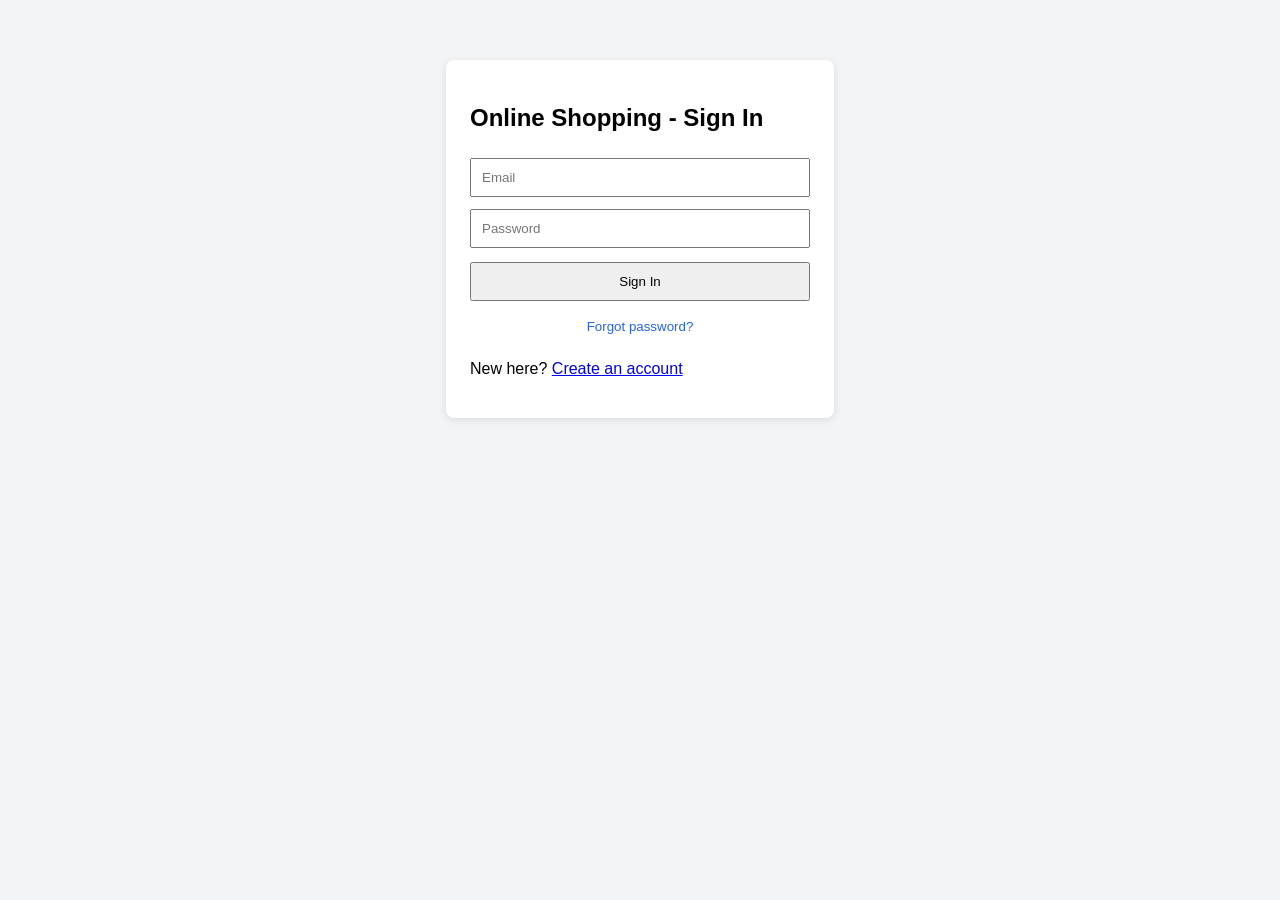
==== index.html @ d75c373d "Add sign up, sign in, reset password" ====
<!DOCTYPE html>
<html>
<head>
  <meta charset="utf-8">
  <title>Sign In</title>
  <link rel="stylesheet" href="css/style.css">
</head>
<body>
  <div class="box">
    <h2>Online Shopping - Sign In</h2>
    <input type="email" id="email" placeholder="Email">
    <input type="password" id="password" placeholder="Password">
    <button id="btnSignIn">Sign In</button>
    <button id="btnReset" class="link">Forgot password?</button>
    <p>New here? <a href="signup.html">Create an account</a></p>
    <p id="msg"></p>
  </div>

  <script src="https://code.jquery.com/jquery-3.7.1.min.js"></script>
  <script src="js/config.js"></script>
  <script src="js/api.js"></script>
  <script src="js/auth.js"></script>
  <script>
    function validEmail(e) { return /^[^\s@]+@[^\s@]+\.[^\s@]+$/.test(e); }

    $("#btnSignIn").click(function () {
      const email = $("#email").val().trim(), pw = $("#password").val();
      if (!validEmail(email)) return $("#msg").text("Enter a valid email.");
      if (!pw) return $("#msg").text("Enter your password.");
      $("#msg").text("Signing in...");
      signIn(email, pw).done(redirectByRole)
        .fail(e => $("#msg").text(authError(e)));
    });

    $("#btnReset").click(function () {
      const email = $("#email").val().trim();
      if (!validEmail(email)) return $("#msg").text("Type your email above first.");
      resetPassword(email)
        .done(() => $("#msg").text("Reset link sent. Check your email."))
        .fail(e => $("#msg").text(authError(e)));
    });
  </script>
</body>
</html>
---- css/style.css ----
body { font-family: Arial, sans-serif; background: #f3f4f6; }
.box { max-width: 340px; margin: 60px auto; background: #fff; padding: 24px;
       border-radius: 8px; box-shadow: 0 2px 8px rgba(0,0,0,.1); }
.box input { width: 100%; padding: 10px; margin: 6px 0; box-sizing: border-box; }
.box button { width: 100%; padding: 10px; margin-top: 8px; cursor: pointer; }
.box button.link { background: none; border: none; color: #2563eb; }
#msg { color: #b91c1c; }
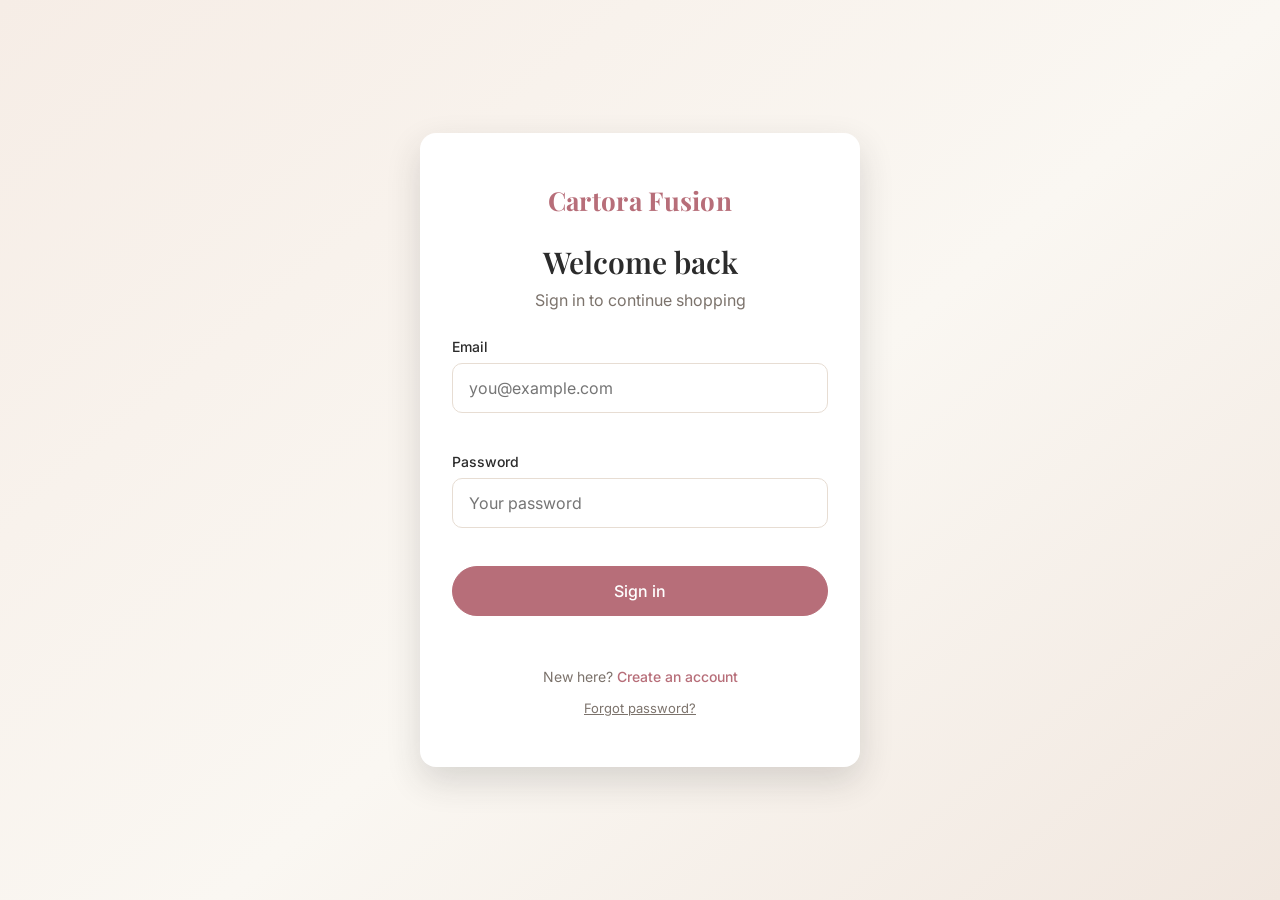
==== commit c116abc9: "Restyle sign in and sign up pages with inline validation" ====
--- a/index.html
+++ b/index.html
@@ -1,44 +1,47 @@
 <!DOCTYPE html>
-<html>
+<html lang="en">
 <head>
   <meta charset="utf-8">
-  <title>Sign In</title>
+  <meta name="viewport" content="width=device-width, initial-scale=1">
+  <title>Sign in</title>
   <link rel="stylesheet" href="css/style.css">
+  <link rel="stylesheet" href="css/customer.css">
 </head>
-<body>
-  <div class="box">
-    <h2>Online Shopping - Sign In</h2>
-    <input type="email" id="email" placeholder="Email">
-    <input type="password" id="password" placeholder="Password">
-    <button id="btnSignIn">Sign In</button>
-    <button id="btnReset" class="link">Forgot password?</button>
-    <p>New here? <a href="signup.html">Create an account</a></p>
-    <p id="msg"></p>
-  </div>
+<body class="shop-body auth-body">
+  <main class="auth-wrap">
+    <form class="auth-card" id="loginForm" novalidate>
+      <a class="logo" href="index.html">Rosé Atelier</a>
+      <h1>Welcome back</h1>
+      <p class="sub">Sign in to continue shopping</p>
+
+      <div class="field">
+        <label for="email">Email</label>
+        <input type="email" id="email" autocomplete="email" placeholder="you@example.com">
+        <small class="field-error"></small>
+      </div>
+
+      <div class="field">
+        <label for="password">Password</label>
+        <input type="password" id="password" autocomplete="current-password" placeholder="Your password">
+        <small class="field-error"></small>
+      </div>
+
+      <button class="btn btn-block" id="btnSignIn" type="submit">Sign in</button>
+      <p class="form-msg" id="msg" role="status" aria-live="polite"></p>
+
+      <div class="auth-links">
+        New here? <a href="signup.html">Create an account</a>
+        <button class="link-btn" id="btnReset" type="button">Forgot password?</button>
+      </div>
+    </form>
+  </main>
 
   <script src="https://code.jquery.com/jquery-3.7.1.min.js"></script>
   <script src="js/config.js"></script>
   <script src="js/api.js"></script>
   <script src="js/auth.js"></script>
-  <script>
-    function validEmail(e) { return /^[^\s@]+@[^\s@]+\.[^\s@]+$/.test(e); }
-
-    $("#btnSignIn").click(function () {
-      const email = $("#email").val().trim(), pw = $("#password").val();
-      if (!validEmail(email)) return $("#msg").text("Enter a valid email.");
-      if (!pw) return $("#msg").text("Enter your password.");
-      $("#msg").text("Signing in...");
-      signIn(email, pw).done(redirectByRole)
-        .fail(e => $("#msg").text(authError(e)));
-    });
-
-    $("#btnReset").click(function () {
-      const email = $("#email").val().trim();
-      if (!validEmail(email)) return $("#msg").text("Type your email above first.");
-      resetPassword(email)
-        .done(() => $("#msg").text("Reset link sent. Check your email."))
-        .fail(e => $("#msg").text(authError(e)));
-    });
-  </script>
+  <script src="js/layout.js"></script>
+  <script src="js/form-utils.js"></script>
+  <script src="js/login-page.js"></script>
 </body>
-</html>+</html>
--- a/css/style.css
+++ b/css/style.css
@@ -4,4 +4,42 @@
 .box input { width: 100%; padding: 10px; margin: 6px 0; box-sizing: border-box; }
 .box button { width: 100%; padding: 10px; margin-top: 8px; cursor: pointer; }
 .box button.link { background: none; border: none; color: #2563eb; }
-#msg { color: #b91c1c; }+#msg { color: #b91c1c; }
+
+.nav { background: #1f2937; padding: 10px 20px; display: flex; gap: 16px; align-items: center; }
+.nav a { color: #fff; text-decoration: none; }
+.nav button { margin-left: auto; cursor: pointer; }
+.page { max-width: 800px; margin: 24px auto; padding: 0 16px; }
+.row { display: flex; gap: 8px; margin-bottom: 12px; }
+.row input { flex: 1; padding: 8px; }
+table { width: 100%; border-collapse: collapse; background: #fff; }
+th, td { border: 1px solid #d1d5db; padding: 8px; text-align: left; }
+th { background: #e5e7eb; }
+td button { cursor: pointer; margin-right: 4px; }
+
+.row select { padding: 8px; }
+.pager { margin-top: 12px; display: flex; gap: 12px; align-items: center; }
+.inactive { color: #9ca3af; }
+
+.form-box { display: none; background: #fff; border: 1px solid #d1d5db; padding: 16px; margin-bottom: 16px; }
+.form-box input, .form-box select, .form-box textarea { width: 100%; padding: 8px; margin: 4px 0 10px; box-sizing: border-box; }
+.form-box label { font-weight: bold; font-size: 14px; }
+.form-actions { display: flex; gap: 8px; }
+
+.thumb { width: 48px; height: 48px; object-fit: cover; }
+.preview { max-width: 160px; max-height: 160px; margin-bottom: 10px; }
+
+/*Design tokens (customer pages)*/
+:root {
+  --bg: #FAF7F2;  --text: #2B2B2B;  --accent: #B76E79;  --accent-dark: #9C5762;
+  --card: #F1E7DF;  --success: #3A8F5C;  --danger: #B04A3F;  --muted: #7C736C;
+  --line: #E7DDD3;  --white: #FFFFFF;
+  --font-head: "Playfair Display", Georgia, serif;
+  --font-body: "Inter", system-ui, sans-serif;
+  --radius: 16px;  --radius-sm: 10px;
+  --shadow: 0 6px 20px rgba(43, 43, 43, 0.08);
+  --shadow-hover: 0 14px 34px rgba(43, 43, 43, 0.16);
+  --ease: 0.3s ease;
+  --space-1: 4px;  --space-2: 8px;  --space-3: 12px;  --space-4: 16px;
+  --space-5: 24px;  --space-6: 32px;  --space-7: 48px;  --space-8: 72px;
+}
--- a/css/customer.css
+++ b/css/customer.css
@@ -0,0 +1,397 @@
+/* 
+   Customer pages. Design tokens (colours, fonts, spacing)
+   live in :root inside css/style.css.
+ */
+@import url("https://fonts.googleapis.com/css2?family=Inter:wght@400;500;600&family=Playfair+Display:wght@500;600;700&display=swap");
+
+/*Base*/
+.shop-body {
+  margin: 0;
+  background: var(--bg);
+  color: var(--text);
+  font-family: var(--font-body);
+  line-height: 1.5;
+  -webkit-font-smoothing: antialiased;
+}
+.shop-body *, .shop-body *::before, .shop-body *::after { box-sizing: border-box; }
+.shop-body h1, .shop-body h2, .shop-body h3, .shop-body h4 {
+  font-family: var(--font-head); font-weight: 600; line-height: 1.2; margin: 0;
+}
+:where(.shop-body) a { color: inherit; text-decoration: none; }
+:where(.shop-body) img { display: block; max-width: 100%; }
+:where(.shop-body) button, :where(.shop-body) input, :where(.shop-body) select { font: inherit; color: inherit; }
+.container { width: min(1200px, 100% - 2 * var(--space-4)); margin-inline: auto; }
+.muted { color: var(--muted); }
+
+/*Scroll reveal*/
+.reveal { opacity: 0; transform: translateY(16px); transition: opacity .6s ease, transform .6s ease; }
+.reveal.in { opacity: 1; transform: none; }
+
+/*Buttons*/
+.btn {
+  display: inline-flex; align-items: center; justify-content: center; gap: var(--space-2);
+  padding: 12px 26px; border: 1px solid var(--accent); border-radius: 999px;
+  background: var(--accent); color: var(--white); font-weight: 500; cursor: pointer;
+  transition: background var(--ease), color var(--ease), transform var(--ease), box-shadow var(--ease);
+}
+.btn:hover:not(:disabled) { background: var(--accent-dark); border-color: var(--accent-dark); box-shadow: var(--shadow); transform: translateY(-1px); }
+.btn:disabled { opacity: .45; cursor: not-allowed; }
+.btn-outline { background: transparent; color: var(--accent); }
+.btn-outline:hover:not(:disabled) { background: var(--accent); color: var(--white); }
+.btn-block { width: 100%; }
+.btn-sm { padding: 9px 16px; font-size: 14px; }
+.link-btn { border: 0; background: none; padding: 0; color: var(--muted); font-size: 13px; text-decoration: underline; cursor: pointer; }
+.link-btn:hover { color: var(--accent); }
+.link-more { color: var(--accent); font-weight: 500; }
+.icon-btn {
+  position: relative; display: inline-flex; align-items: center; justify-content: center;
+  width: 42px; height: 42px; border: 0; border-radius: 50%; background: transparent; cursor: pointer;
+  transition: background var(--ease);
+}
+.icon-btn:hover { background: var(--card); }
+.icon { width: 22px; height: 22px; flex: none; }
+
+/*Header*/
+.site-header {
+  position: sticky; top: 0; z-index: 50;
+  background: rgba(250, 247, 242, .93); backdrop-filter: blur(10px);
+  border-bottom: 1px solid var(--line);
+}
+.header-row { display: flex; align-items: center; gap: var(--space-4); padding: var(--space-3) 0; }
+.logo { font-family: var(--font-head); font-size: 26px; font-weight: 700; color: var(--accent); letter-spacing: .3px; white-space: nowrap; }
+.search { position: relative; flex: 1; max-width: 480px; margin-inline: auto; }
+.search input {
+  width: 100%; padding: 11px 52px 11px 20px; border: 1px solid var(--line); border-radius: 999px;
+  background: var(--white); outline: none; transition: border-color var(--ease), box-shadow var(--ease);
+}
+.search input:focus { border-color: var(--accent); box-shadow: 0 0 0 3px rgba(183, 110, 121, .16); }
+.search .icon-btn { position: absolute; right: 3px; top: 3px; width: 36px; height: 36px; color: var(--accent); }
+.header-icons { display: flex; align-items: center; gap: var(--space-1); }
+.count-badge {
+  position: absolute; top: 1px; right: 0; min-width: 18px; height: 18px; padding: 0 5px;
+  border-radius: 9px; background: var(--accent); color: var(--white);
+  font-size: 11px; font-weight: 600; display: flex; align-items: center; justify-content: center;
+}
+.menu-btn { display: none; }
+.account { position: relative; }
+.account-menu {
+  display: none; position: absolute; right: 0; top: 48px; min-width: 220px; padding: var(--space-2);
+  background: var(--white); border-radius: var(--radius-sm); box-shadow: var(--shadow-hover);
+}
+.account-menu.open { display: block; }
+.account-menu .who { padding: 10px 12px; font-size: 13px; color: var(--muted); border-bottom: 1px solid var(--line); margin-bottom: var(--space-1); word-break: break-all; }
+.account-menu a, .account-menu button {
+  display: block; width: 100%; padding: 10px 12px; border: 0; border-radius: 8px;
+  background: none; text-align: left; cursor: pointer;
+}
+.account-menu a:hover, .account-menu button:hover { background: var(--card); }
+.cat-nav { border-top: 1px solid var(--line); }
+.cat-nav .container { display: flex; gap: var(--space-5); overflow-x: auto; padding: 10px 0; scrollbar-width: none; }
+.cat-nav a {
+  white-space: nowrap; padding: 4px 0; border-bottom: 2px solid transparent;
+  font-size: 14px; font-weight: 500; color: var(--muted); transition: color var(--ease), border-color var(--ease);
+}
+.cat-nav a:hover, .cat-nav a.active { color: var(--accent); border-color: var(--accent); }
+
+/*Sections*/
+.section { padding: var(--space-7) 0; }
+.section-head { display: flex; align-items: flex-end; justify-content: space-between; gap: var(--space-4); margin-bottom: var(--space-5); }
+.section-head h2 { font-size: clamp(26px, 3.2vw, 36px); }
+.eyebrow { margin: 0 0 var(--space-3); font-size: 12px; font-weight: 600; letter-spacing: .18em; text-transform: uppercase; color: var(--accent); }
+
+/*Hero*/
+.hero { background: linear-gradient(120deg, var(--card) 0%, #F6EDE6 55%, var(--bg) 100%); overflow: hidden; }
+.hero-inner { display: grid; grid-template-columns: 1.15fr .85fr; align-items: center; gap: var(--space-6); padding: var(--space-8) 0; }
+.hero h1 { font-size: clamp(36px, 5vw, 60px); margin-bottom: var(--space-4); }
+.hero p.lead { max-width: 46ch; margin: 0 0 var(--space-5); font-size: 17px; color: var(--muted); }
+.hero-art {
+  width: 100%; max-width: 380px; margin-left: auto; aspect-ratio: 4 / 5; overflow: hidden;
+  border-radius: 220px 220px var(--radius) var(--radius); box-shadow: var(--shadow);
+  background: linear-gradient(160deg, #EBD3CC 0%, var(--accent) 100%);
+}
+.hero-img { width: 100%; height: 100%; object-fit: cover; }
+
+/*Category cards*/
+.cat-grid { display: grid; grid-template-columns: repeat(auto-fill, minmax(220px, 1fr)); gap: var(--space-5); }
+.cat-card {
+  position: relative; display: flex; align-items: flex-end; aspect-ratio: 4 / 5; overflow: hidden;
+  border-radius: var(--radius); box-shadow: var(--shadow);
+  background: linear-gradient(160deg, var(--card), #E6D2C8);
+  transition: transform .45s ease, box-shadow var(--ease), opacity .6s ease;
+}
+.cat-card:hover { transform: translateY(-4px); box-shadow: var(--shadow-hover); }
+.cat-img { position: absolute; inset: 0; width: 100%; height: 100%; object-fit: cover; transition: transform .6s ease; }
+.cat-card:hover .cat-img { transform: scale(1.06); }
+.cat-card span {
+  position: relative; width: 100%; padding: var(--space-6) var(--space-4) var(--space-4);
+  font-family: var(--font-head); font-size: 22px; color: var(--white);
+  background: linear-gradient(transparent, rgba(43, 43, 43, .62));
+}
+
+/*Product grid and card*/
+.grid { display: grid; grid-template-columns: repeat(4, 1fr); gap: var(--space-5); }
+.card {
+  position: relative; display: flex; flex-direction: column; overflow: hidden;
+  background: var(--card); border-radius: var(--radius); box-shadow: var(--shadow);
+  transition: transform .45s ease, box-shadow var(--ease), opacity .6s ease;
+}
+.card:hover { transform: translateY(-4px); box-shadow: var(--shadow-hover); }
+.card-media { position: relative; display: block; aspect-ratio: 4 / 5; overflow: hidden; background: var(--white); }
+.card-img { width: 100%; height: 100%; object-fit: cover; transition: transform .6s ease; }
+.card:hover .card-img { transform: scale(1.07); }
+.card-body { display: flex; flex: 1; flex-direction: column; gap: var(--space-2); padding: var(--space-4); }
+.card-title {
+  display: -webkit-box; -webkit-line-clamp: 2; -webkit-box-orient: vertical; overflow: hidden;
+  min-height: 2.9em; font-size: 15px; font-weight: 500;
+}
+.card-title:hover { color: var(--accent); }
+.price { font-size: 17px; font-weight: 600; }
+.card-actions { display: flex; align-items: center; gap: var(--space-2); margin-top: auto; padding-top: var(--space-2); }
+.card-actions .btn { flex: 1; padding: 10px 12px; font-size: 14px; white-space: nowrap; }
+.badge {
+  position: absolute; top: 12px; left: 12px; z-index: 2; padding: 4px 11px; border-radius: 999px;
+  background: var(--white); color: var(--accent); font-size: 12px; font-weight: 600; box-shadow: var(--shadow);
+}
+.sold-overlay {
+  position: absolute; inset: 0; z-index: 2; display: flex; align-items: center; justify-content: center;
+  background: rgba(250, 247, 242, .74); font-size: 13px; font-weight: 600; letter-spacing: .12em; text-transform: uppercase;
+}
+.wish {
+  position: absolute; top: 10px; right: 10px; z-index: 3; display: flex; align-items: center; justify-content: center;
+  width: 36px; height: 36px; border: 0; border-radius: 50%; background: rgba(255, 255, 255, .92);
+  cursor: pointer; box-shadow: var(--shadow); transition: transform var(--ease), color var(--ease);
+}
+.wish .icon { width: 18px; height: 18px; }
+.wish:hover { transform: scale(1.1); }
+.wish.on { color: var(--accent); }
+.wish.on .icon { fill: currentColor; }
+
+/* Quantity stepper (cards, detail page, cart drawer) */
+.stepper { display: inline-flex; align-items: center; border: 1px solid var(--line); border-radius: 999px; background: var(--white); }
+.stepper button { width: 30px; height: 34px; border: 0; background: none; font-size: 16px; cursor: pointer; }
+.stepper button:hover { color: var(--accent); }
+.stepper input {
+  width: 34px; padding: 0; border: 0; outline: none; background: none; text-align: center; font-weight: 500;
+  -moz-appearance: textfield; appearance: textfield;
+}
+.stepper input::-webkit-outer-spin-button, .stepper input::-webkit-inner-spin-button { -webkit-appearance: none; margin: 0; }
+
+/*Listing page*/
+.shop-top { padding: var(--space-6) 0 var(--space-4); }
+.shop-top h1 { font-size: clamp(28px, 3.6vw, 40px); margin-top: var(--space-2); }
+.crumbs { font-size: 13px; color: var(--muted); }
+.crumbs a:hover { color: var(--accent); }
+.shop-layout { display: grid; grid-template-columns: 250px 1fr; gap: var(--space-6); padding-bottom: var(--space-8); }
+.shop-layout .grid { grid-template-columns: repeat(3, 1fr); }
+.filters {
+  position: sticky; top: 130px; align-self: start; padding: var(--space-5);
+  background: var(--white); border-radius: var(--radius); box-shadow: var(--shadow);
+}
+.filter-group { margin-bottom: var(--space-5); }
+.filter-group h3 { margin-bottom: var(--space-3); font-size: 18px; }
+.chip-list { display: flex; flex-direction: column; gap: 4px; }
+.chip-list label { display: flex; align-items: center; gap: 10px; padding: 7px 8px; border-radius: 8px; cursor: pointer; }
+.chip-list label:hover { background: var(--card); }
+.chip-list input { accent-color: var(--accent); }
+.price-inputs { display: flex; align-items: center; gap: var(--space-2); }
+.price-inputs input { width: 100%; padding: 9px 10px; border: 1px solid var(--line); border-radius: var(--radius-sm); background: var(--bg); outline: none; }
+.price-inputs input:focus { border-color: var(--accent); }
+.toolbar { display: flex; flex-wrap: wrap; align-items: center; justify-content: space-between; gap: var(--space-3); margin-bottom: var(--space-5); }
+.toolbar-right { display: flex; align-items: center; gap: var(--space-2); }
+.toolbar select { padding: 10px 16px; border: 1px solid var(--line); border-radius: 999px; background: var(--white); outline: none; cursor: pointer; }
+.result-count { font-size: 14px; color: var(--muted); }
+.filter-toggle { display: none; }
+.pagination { display: flex; align-items: center; justify-content: center; gap: var(--space-4); margin-top: var(--space-7); }
+.empty { grid-column: 1 / -1; padding: var(--space-8) 0; text-align: center; color: var(--muted); }
+.empty h3 { margin-bottom: var(--space-2); color: var(--text); }
+
+/*Product detail*/
+.detail { display: grid; grid-template-columns: 1fr 1fr; align-items: start; gap: var(--space-7); padding: var(--space-6) 0 var(--space-8); }
+.detail-media { aspect-ratio: 4 / 5; overflow: hidden; border-radius: var(--radius); background: var(--card); box-shadow: var(--shadow); }
+.detail-img { width: 100%; height: 100%; object-fit: cover; }
+.detail-info h1 { margin: var(--space-2) 0 var(--space-3); font-size: clamp(28px, 3.4vw, 40px); }
+.detail-price { margin-bottom: var(--space-3); font-size: 26px; font-weight: 600; }
+.stock { display: inline-block; padding: 4px 12px; border-radius: 999px; background: var(--card); font-size: 13px; font-weight: 500; }
+.stock.in { color: var(--success); }
+.stock.low { color: var(--accent); }
+.stock.out { color: var(--danger); }
+.detail-desc { max-width: 55ch; margin: var(--space-4) 0 var(--space-5); color: var(--muted); }
+.buy-row { display: flex; flex-wrap: wrap; align-items: center; gap: var(--space-3); }
+
+/*Offer banner and trust badges */
+.offer {
+  display: flex; flex-wrap: wrap; align-items: center; justify-content: space-between; gap: var(--space-5);
+  padding: var(--space-7) var(--space-6); border-radius: var(--radius); background: var(--accent); color: var(--white);
+}
+.offer h2 { font-size: clamp(26px, 3.5vw, 38px); }
+.offer p { margin: var(--space-2) 0 0; opacity: .92; }
+.offer .btn { background: var(--white); border-color: var(--white); color: var(--accent); }
+.offer .btn:hover { background: var(--card); border-color: var(--card); }
+.trust { display: grid; grid-template-columns: repeat(3, 1fr); gap: var(--space-5); }
+.trust-item {
+  display: flex; align-items: center; gap: var(--space-4); padding: var(--space-5);
+  background: var(--white); border-radius: var(--radius); box-shadow: var(--shadow);
+}
+.trust-item .icon { width: 30px; height: 30px; color: var(--accent); }
+.trust-item strong { display: block; }
+.trust-item span { font-size: 14px; color: var(--muted); }
+
+/*Footer*/
+.site-footer { margin-top: var(--space-8); padding: var(--space-7) 0 var(--space-5); background: var(--text); color: #D9D2CB; }
+.footer-grid { display: grid; grid-template-columns: 2fr 1fr 1fr; gap: var(--space-6); }
+.site-footer h4 { margin-bottom: var(--space-3); font-size: 18px; color: var(--white); }
+.site-footer p { margin: 0; max-width: 36ch; }
+.site-footer a { display: block; padding: 3px 0; opacity: .85; }
+.site-footer a:hover { color: var(--white); opacity: 1; }
+.copyright { margin-top: var(--space-6); padding-top: var(--space-4); border-top: 1px solid rgba(255, 255, 255, .15); font-size: 13px; opacity: .7; }
+
+/*Cart drawer*/
+.overlay {
+  position: fixed; inset: 0; z-index: 90; background: rgba(43, 43, 43, .45);
+  opacity: 0; pointer-events: none; transition: opacity var(--ease);
+}
+.overlay.show { opacity: 1; pointer-events: auto; }
+.drawer {
+  position: fixed; top: 0; right: 0; z-index: 100; display: flex; flex-direction: column;
+  width: min(420px, 100%); height: 100%; background: var(--bg); box-shadow: var(--shadow-hover);
+  transform: translateX(100%); transition: transform .35s ease;
+}
+.drawer.open { transform: none; }
+.drawer-head { display: flex; align-items: center; justify-content: space-between; padding: var(--space-4) var(--space-5); border-bottom: 1px solid var(--line); }
+.drawer-head h3 { font-size: 22px; }
+.drawer-body { flex: 1; overflow-y: auto; padding: var(--space-2) var(--space-5); }
+.drawer-foot { padding: var(--space-4) var(--space-5) var(--space-5); border-top: 1px solid var(--line); background: var(--white); }
+.subtotal { display: flex; align-items: center; justify-content: space-between; margin-bottom: var(--space-3); font-size: 18px; }
+.line { display: grid; grid-template-columns: 72px 1fr; gap: var(--space-3); padding: var(--space-4) 0; border-bottom: 1px solid var(--line); }
+.line-img { width: 72px; aspect-ratio: 4 / 5; object-fit: cover; border-radius: var(--radius-sm); background: var(--card); }
+.line-title { font-weight: 500; }
+.line-row { display: flex; align-items: center; justify-content: space-between; margin-top: var(--space-2); }
+.empty-cart { padding: var(--space-8) 0; text-align: center; color: var(--muted); }
+
+/*Toast (element id="msg")*/
+.toast {
+  position: fixed; left: 50%; bottom: 28px; z-index: 200; max-width: 90vw; padding: 12px 22px;
+  border-radius: 999px; background: var(--text); color: var(--white); text-align: center; box-shadow: var(--shadow-hover);
+  opacity: 0; pointer-events: none; transform: translate(-50%, 20px); transition: opacity var(--ease), transform var(--ease);
+}
+.toast.show { opacity: 1; transform: translate(-50%, 0); }
+.toast.ok { background: var(--success); }
+.toast.error { background: var(--danger); }
+
+/*Forms and auth pages*/
+.field { margin-bottom: var(--space-4); }
+.field label { display: block; margin-bottom: 6px; font-size: 14px; font-weight: 500; }
+.field input {
+  width: 100%; padding: 12px 16px; border: 1px solid var(--line); border-radius: var(--radius-sm);
+  background: var(--white); outline: none; transition: border-color var(--ease), box-shadow var(--ease);
+}
+.field input:focus { border-color: var(--accent); box-shadow: 0 0 0 3px rgba(183, 110, 121, .16); }
+.field input.invalid { border-color: var(--danger); }
+.field-error { display: block; min-height: 18px; margin-top: 4px; font-size: 13px; color: var(--danger); }
+.form-msg { min-height: 22px; margin: var(--space-3) 0 0; font-size: 14px; text-align: center; }
+.form-msg.ok { color: var(--success); }
+.form-msg.error { color: var(--danger); }
+.auth-body { display: flex; min-height: 100vh; background: linear-gradient(140deg, #F6EDE6 0%, var(--bg) 55%, #F1E7DF 100%); }
+.auth-wrap { width: 100%; margin: auto; padding: var(--space-6) var(--space-4); }
+.auth-card {
+  width: min(440px, 100%); margin: 0 auto; padding: var(--space-7) var(--space-6);
+  background: var(--white); border-radius: var(--radius); box-shadow: var(--shadow-hover);
+}
+.auth-card .logo { display: block; margin-bottom: var(--space-5); text-align: center; }
+.auth-card h1 { margin-bottom: var(--space-2); font-size: 30px; text-align: center; }
+.auth-card .sub { margin: 0 0 var(--space-5); text-align: center; color: var(--muted); }
+.auth-links { margin-top: var(--space-4); font-size: 14px; text-align: center; color: var(--muted); }
+.auth-links a { color: var(--accent); font-weight: 500; }
+.auth-links .link-btn { display: block; margin: var(--space-3) auto 0; }
+
+/*Checkout*/
+.checkout { display: grid; grid-template-columns: 1.4fr 1fr; align-items: start; gap: var(--space-6); padding-bottom: var(--space-8); }
+.panel { padding: var(--space-5); background: var(--white); border-radius: var(--radius); box-shadow: var(--shadow); }
+.panel h2 { margin-bottom: var(--space-4); font-size: 22px; }
+.summary { position: sticky; top: 130px; }
+.co-line { display: grid; grid-template-columns: 72px 1fr auto; align-items: center; gap: var(--space-3); padding: var(--space-3) 0; border-bottom: 1px solid var(--line); }
+.co-line:last-child { border-bottom: 0; }
+.co-title { font-weight: 500; }
+.notice { margin-bottom: var(--space-4); padding: 12px 16px; border-radius: var(--radius-sm); background: #FBEFE0; color: #8A5A1F; font-size: 14px; }
+.pay-option { display: flex; align-items: flex-start; gap: var(--space-3); margin-bottom: var(--space-3); padding: var(--space-4); border: 1px solid var(--line); border-radius: var(--radius-sm); cursor: pointer; transition: border-color var(--ease), background var(--ease); }
+.pay-option.selected { border-color: var(--accent); background: #FBF4F0; }
+.pay-option.disabled { opacity: .55; cursor: not-allowed; }
+.pay-option input { margin-top: 4px; accent-color: var(--accent); }
+.pay-option strong, .pay-option span { display: block; }
+.pay-option span { font-size: 13px; color: var(--muted); }
+.sum-row { display: flex; justify-content: space-between; padding: 6px 0; }
+.sum-total { margin: var(--space-2) 0 var(--space-4); padding-top: var(--space-3); border-top: 1px solid var(--line); font-size: 20px; font-weight: 600; }
+.err-text { min-height: 20px; margin: var(--space-3) 0 0; font-size: 14px; color: var(--danger); text-align: center; }
+
+/*Orders and bill*/
+.order-list { display: grid; gap: var(--space-4); padding-bottom: var(--space-8); }
+.order-card { padding: var(--space-5); background: var(--white); border-radius: var(--radius); box-shadow: var(--shadow); }
+.order-head { display: flex; flex-wrap: wrap; align-items: center; justify-content: space-between; gap: var(--space-3); margin-bottom: var(--space-3); }
+.order-no { font-family: var(--font-head); font-size: 20px; font-weight: 600; }
+.order-items { margin: 0 0 var(--space-4); font-size: 14px; color: var(--muted); }
+.order-foot { display: flex; align-items: center; justify-content: space-between; gap: var(--space-3); }
+.pill { display: inline-block; margin-left: var(--space-2); padding: 3px 12px; border-radius: 999px; background: var(--card); font-size: 12px; font-weight: 600; }
+.pill.ok { color: var(--success); }
+.bill { max-width: 760px; margin: 0 auto var(--space-7); padding: var(--space-6); background: var(--white); border-radius: var(--radius); box-shadow: var(--shadow); }
+.bill-head { display: flex; flex-wrap: wrap; justify-content: space-between; gap: var(--space-4); padding-bottom: var(--space-4); border-bottom: 2px solid var(--card); }
+.bill-head h1 { font-size: 28px; }
+.bill-meta { font-size: 14px; color: var(--muted); }
+.bill-meta.right { text-align: right; }
+.bill-row { display: grid; grid-template-columns: 1fr 64px 100px 110px; gap: var(--space-3); padding: 10px 0; border-bottom: 1px solid var(--line); }
+.bill-row > :nth-child(n+2) { text-align: right; }
+.bill-row.head { font-size: 12px; font-weight: 600; letter-spacing: .08em; text-transform: uppercase; color: var(--muted); }
+.bill-total { display: flex; justify-content: space-between; padding-top: var(--space-4); font-size: 20px; font-weight: 600; }
+.bill-actions { display: flex; flex-wrap: wrap; justify-content: center; gap: var(--space-3); margin: var(--space-5) 0; }
+.success-banner { margin-bottom: var(--space-5); padding: var(--space-4) var(--space-5); border-radius: var(--radius-sm); background: #E8F4EC; color: var(--success); }
+
+/*Responsive*/
+@media (max-width: 1099px) {
+  .grid { grid-template-columns: repeat(3, 1fr); }
+  .card-actions { flex-direction: column; align-items: stretch; }
+  .stepper { justify-content: space-between; }
+}
+@media (max-width: 899px) {
+  .hero-inner, .detail, .checkout { grid-template-columns: 1fr; }
+  .summary { position: static; }
+  .hero-inner { padding: var(--space-7) 0; }
+  .hero-art { max-width: 300px; margin: 0 auto; }
+  .detail { gap: var(--space-5); }
+  .shop-layout { grid-template-columns: 1fr; gap: var(--space-4); }
+  .filters { display: none; position: static; }
+  .filters.open { display: block; }
+  .filter-toggle { display: inline-flex; }
+}
+@media (max-width: 767px) {
+  .menu-btn { display: inline-flex; }
+  .header-row { flex-wrap: wrap; gap: var(--space-2); }
+  .logo { font-size: 22px; }
+  .header-icons { margin-left: auto; }
+  .search { order: 3; flex: 1 1 100%; max-width: none; }
+  .cat-nav { display: none; }
+  .cat-nav.open { display: block; }
+  .cat-nav .container { flex-direction: column; gap: 0; overflow: visible; }
+  .cat-nav a { padding: 12px 0; border-bottom: 1px solid var(--line); }
+  .trust, .footer-grid { grid-template-columns: 1fr; }
+  .section { padding: var(--space-6) 0; }
+  .offer { padding: var(--space-6) var(--space-5); }
+}
+@media (max-width: 599px) {
+  .auth-card { padding: var(--space-6) var(--space-4); }
+  .bill { padding: var(--space-4); }
+  .bill-row { grid-template-columns: 1fr 36px 72px 84px; gap: var(--space-2); font-size: 14px; }
+  .grid, .shop-layout .grid { grid-template-columns: repeat(2, 1fr); gap: var(--space-3); }
+  .card-body { padding: var(--space-3); }
+  .cat-grid { grid-template-columns: repeat(2, 1fr); gap: var(--space-3); }
+  .cat-card span { font-size: 18px; }
+}
+@media (prefers-reduced-motion: reduce) {
+  .reveal { opacity: 1; transform: none; transition: none; }
+  .card, .card-img, .cat-card, .cat-img, .btn, .drawer { transition: none; }
+}
+
+/*Print: the bill only*/
+@media print {
+  .site-header, .site-footer, .no-print, .drawer, .overlay, .toast { display: none !important; }
+  .shop-body { background: var(--white); }
+  .bill { max-width: none; margin: 0; padding: 0; box-shadow: none; }
+}
